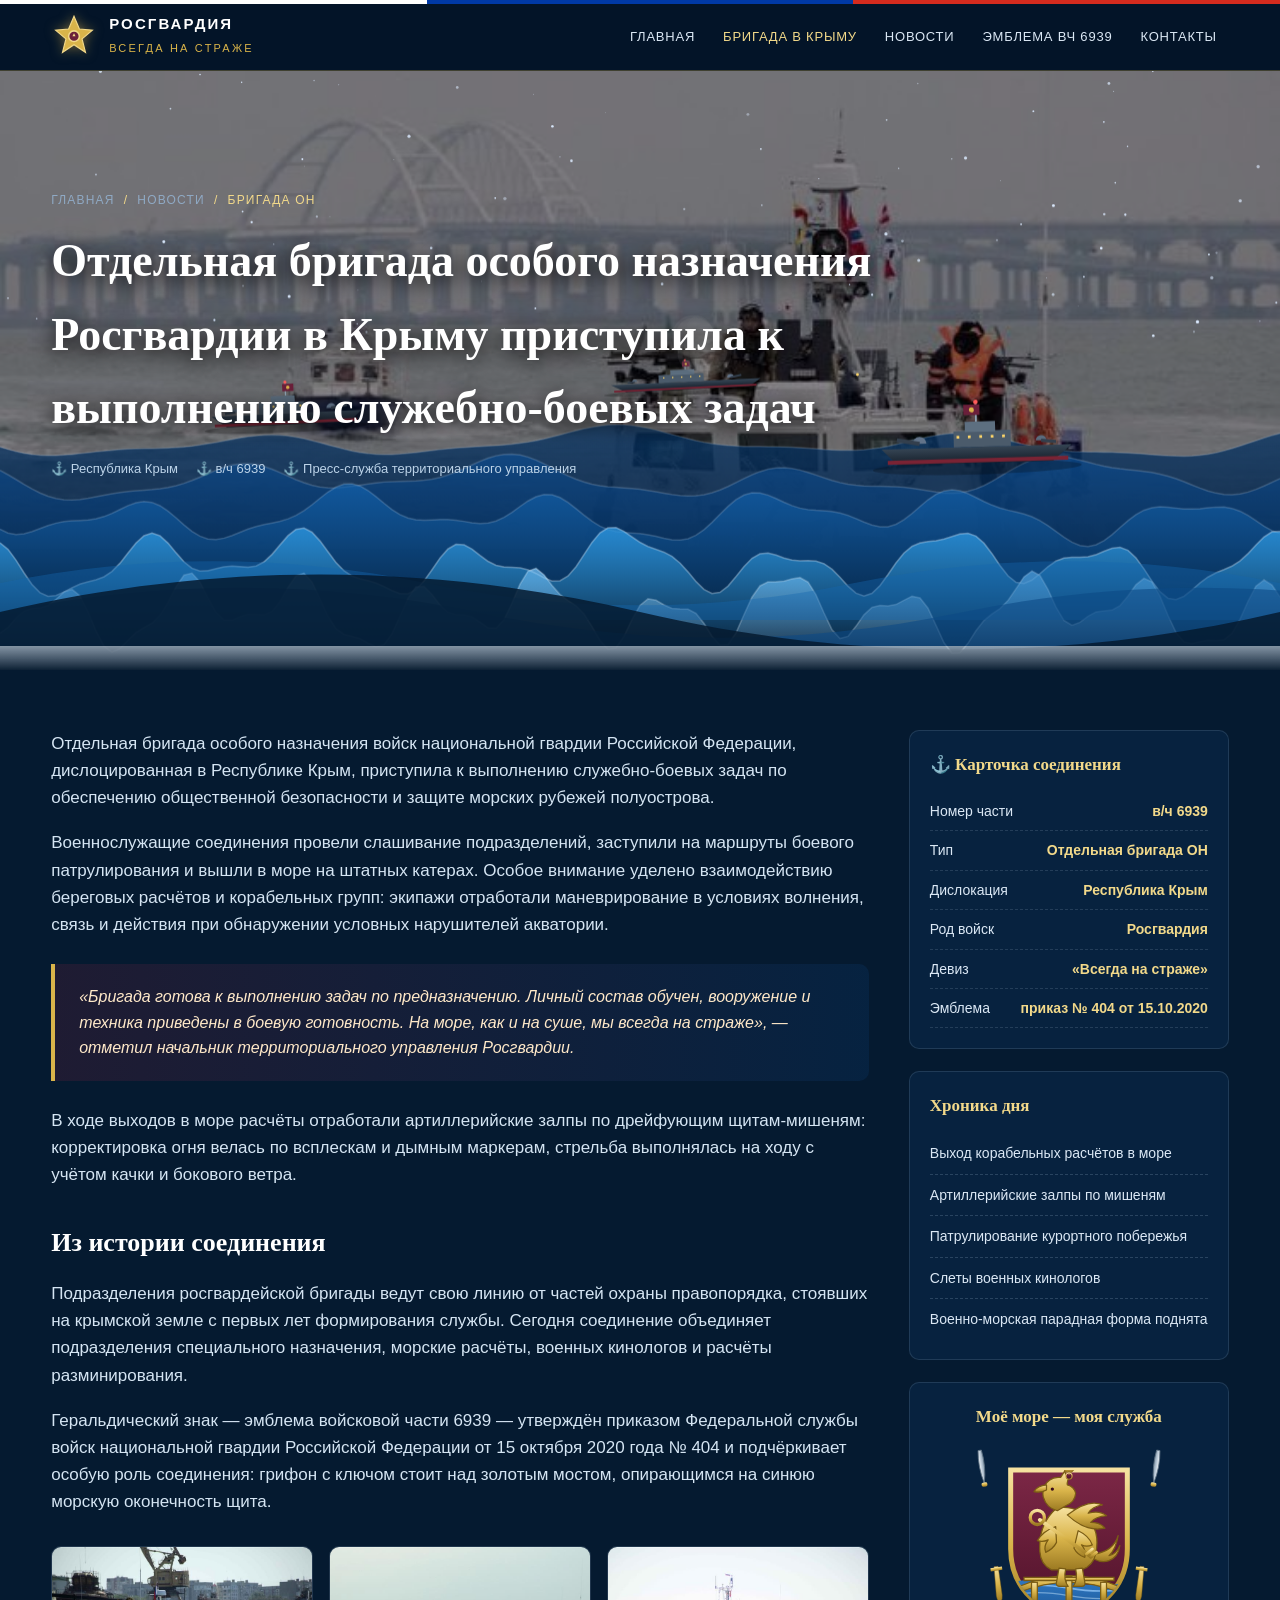
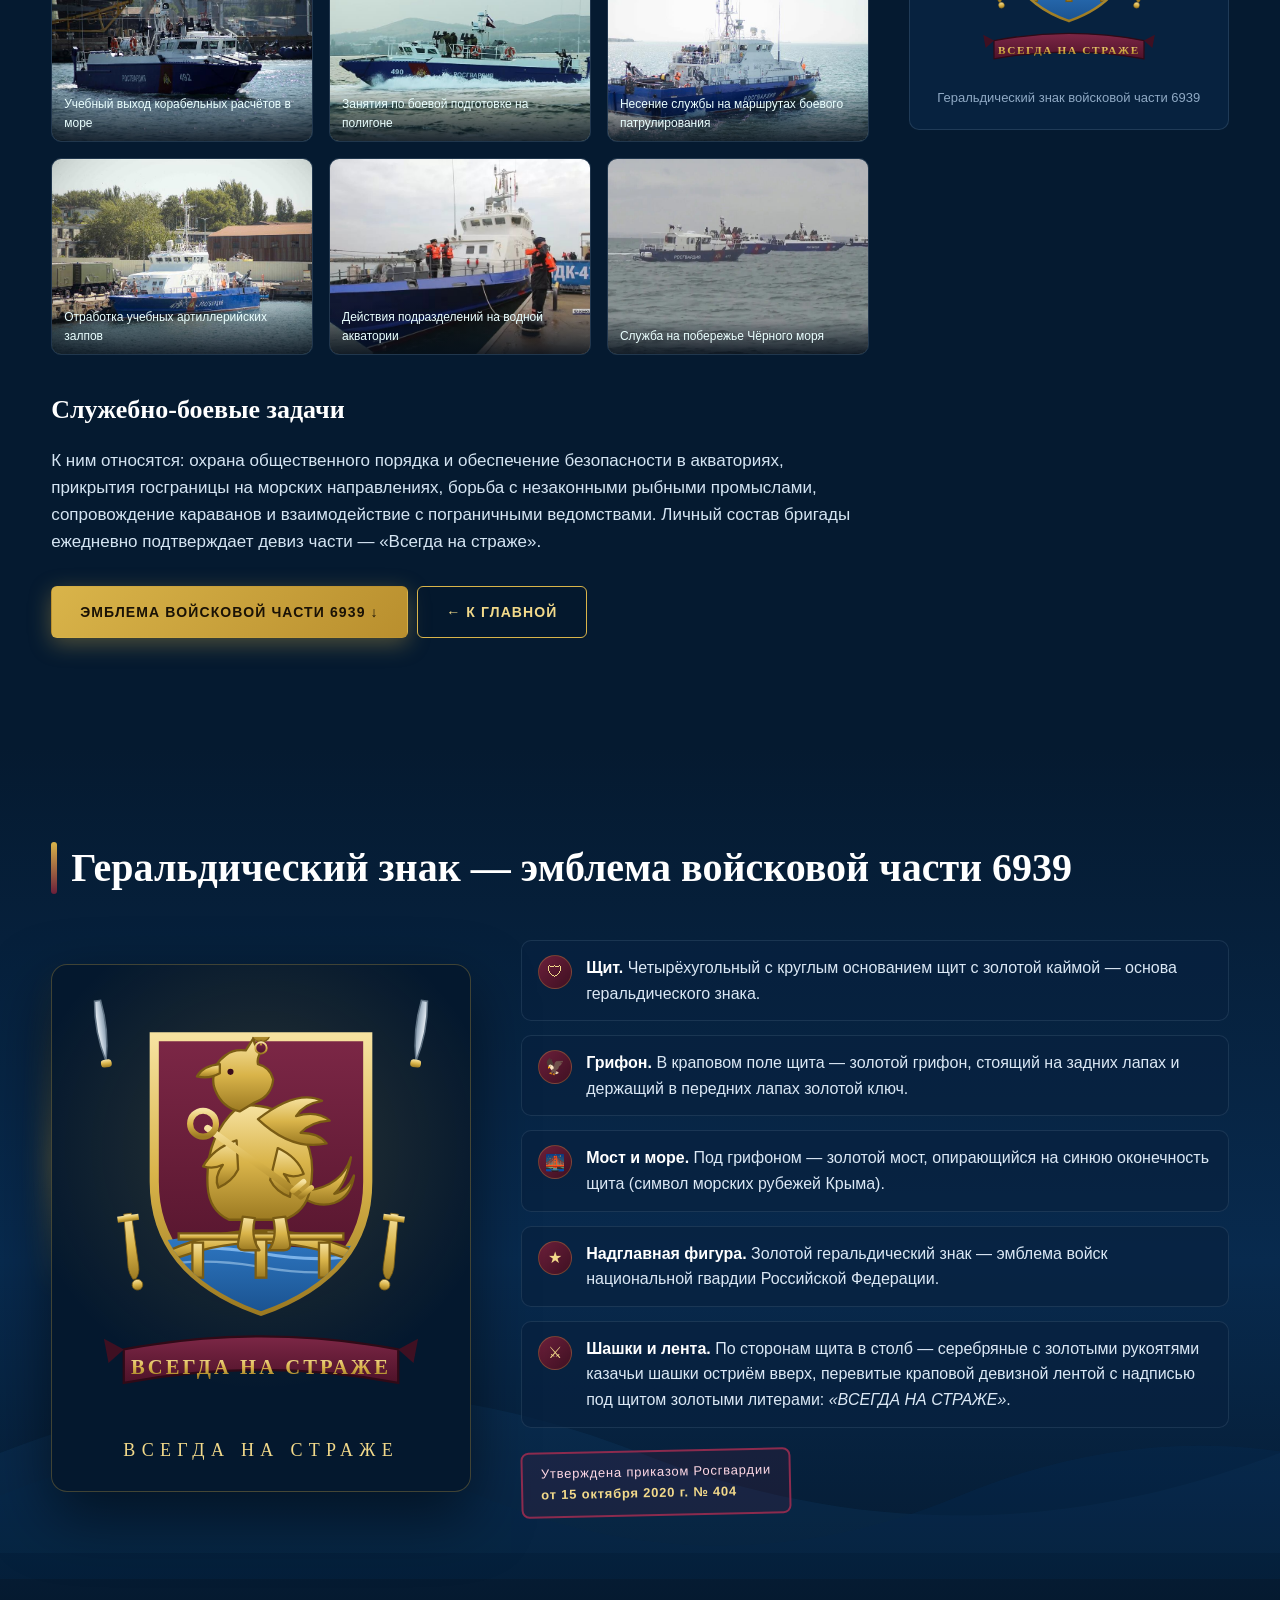
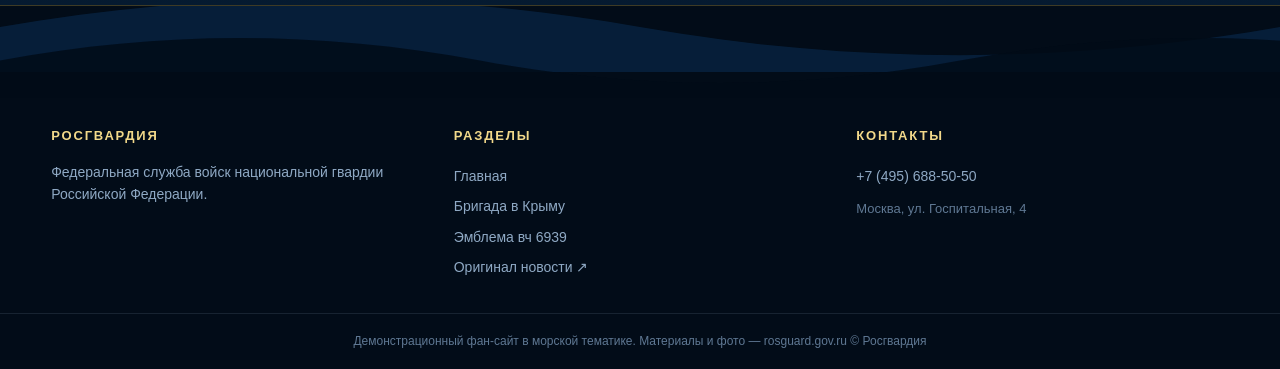
==== brigade.html @ 7f924243 "Морской фан-сайт Росгвардии: waves+ship-fire анимация, страница бригады ОН (вч 6939), эмблема" ====
<!DOCTYPE html>
<html lang="ru">
<head>
<meta charset="UTF-8">
<meta name="viewport" content="width=device-width, initial-scale=1.0">
<title>Отдельная бригада особого назначения Росгвардии в Крыму · Всегда на страже</title>
<meta name="description" content="Отдельная бригада особого назначения Росгвардии в Крыму приступила к выполнению служебно-боевых задач. Эмблема войсковой части 6939.">
<link rel="icon" href="img/star-small.svg">
<link rel="stylesheet" href="css/style.css">
</head>
<body>

<div class="tricolor"><span class="w"></span><span class="b"></span><span class="r"></span></div>

<header class="topbar">
  <div class="container topbar-inner">
    <a class="brand" href="index.html">
      <svg viewBox="0 0 60 60"><path d="M30 3l7 16.5L54 21 40.5 32.5 45 50 30 40 15 50l4.5-17.5L6 21l17-1.5z" fill="#d9b44a" stroke="#f2d98a" stroke-width="1.5"/><circle cx="30" cy="29" r="7" fill="#6b1f3a" stroke="#f2d98a" stroke-width="2"/><path d="M30 25l2 4h-4z" fill="#f2d98a"/></svg>
      <span><b>Росгвардия</b><small>Всегда на страже</small></span>
    </a>
    <button class="burger">☰</button>
    <nav class="main">
      <a href="index.html">Главная</a>
      <a href="brigade.html" class="active">Бригада в Крыму</a>
      <a href="index.html#news">Новости</a>
      <a href="#emblem">Эмблема вч 6939</a>
      <a href="index.html#contacts">Контакты</a>
    </nav>
  </div>
</header>

<!-- ============ ШАПКА СТАТЬИ с волнами и стреляющими кораблями ============ -->
<div class="article-hero">
  <div class="bgimg" style="background-image:url('img/crimea.jpg')"></div>
  <canvas id="seaCanvas" style="position:absolute;inset:0;width:100%;height:100%;z-index:2"></canvas>
  <div class="container" style="z-index:6">
    <div class="crumbs"><a href="index.html">Главная</a> &nbsp;/&nbsp; <a href="index.html#news">Новости</a> &nbsp;/&nbsp; Бригада ОН</div>
    <h1>Отдельная бригада особого назначения Росгвардии в Крыму приступила к выполнению служебно-боевых задач</h1>
    <div class="article-meta">
      <span>Республика Крым</span>
      <span>в/ч 6939</span>
      <span>Пресс-служба территориального управления</span>
    </div>
  </div>
  <div class="waves" aria-hidden="true">
    <div class="wave w3"><svg viewBox="0 0 2880 120" preserveAspectRatio="none"><path fill="#1668b0" d="M0,70 C160,30 320,30 480,70 C640,110 800,110 960,70 C1120,30 1280,30 1440,70 C1600,110 1760,110 1920,70 C2080,30 2240,30 2400,70 C2560,110 2720,110 2880,70 L2880,120 L0,120 Z"/></svg></div>
    <div class="wave w2"><svg viewBox="0 0 2880 120" preserveAspectRatio="none"><path fill="#0d4a86" d="M0,80 C180,40 360,40 540,80 C720,120 900,120 1080,80 C1260,40 1440,40 1620,80 C1800,120 1980,120 2160,80 C2340,40 2520,40 2700,80 L2880,120 L0,120 Z"/></svg></div>
    <div class="wave w1"><svg viewBox="0 0 2880 120" preserveAspectRatio="none"><path fill="#051a30" d="M0,60 C240,10 480,10 720,60 C960,110 1200,110 1440,60 C1680,10 1920,10 2160,60 C2400,110 2640,110 2880,60 L2880,120 L0,120 Z"/></svg></div>
    <div class="surf"></div>
  </div>
</div>

<!-- ============ ТЕКСТ СТАТЬИ ============ -->
<section style="padding-top:0;background:#051a30">
  <div class="container article-body">
    <article class="prose reveal">
      <p>Отдельная бригада особого назначения войск национальной гвардии Российской Федерации, дислоцированная в Республике Крым, приступила к выполнению служебно-боевых задач по обеспечению общественной безопасности и защите морских рубежей полуострова.</p>
      <p>Военнослужащие соединения провели слашивание подразделений, заступили на маршруты боевого патрулирования и вышли в море на штатных катерах. Особое внимание уделено взаимодействию береговых расчётов и корабельных групп: экипажи отработали маневрирование в условиях волнения, связь и действия при обнаружении условных нарушителей акватории.</p>
      <blockquote>«Бригада готова к выполнению задач по предназначению. Личный состав обучен, вооружение и техника приведены в боевую готовность. На море, как и на суше, мы всегда на страже», — отметил начальник территориального управления Росгвардии.</blockquote>
      <p>В ходе выходов в море расчёты отработали артиллерийские залпы по дрейфующим щитам-мишеням: корректировка огня велась по всплескам и дымным маркерам, стрельба выполнялась на ходу с учётом качки и бокового ветра.</p>

      <h2>Из истории соединения</h2>
      <p>Подразделения росгвардейской бригады ведут свою линию от частей охраны правопорядка, стоявших на крымской земле с первых лет формирования службы. Сегодня соединение объединяет подразделения специального назначения, морские расчёты, военных кинологов и расчёты разминирования.</p>
      <p>Геральдический знак — эмблема войсковой части 6939 — утверждён приказом Федеральной службы войск национальной гвардии Российской Федерации от 15 октября 2020 года № 404 и подчёркивает особую роль соединения: грифон с ключом стоит над золотым мостом, опирающимся на синюю морскую оконечность щита.</p>

      <div class="gallery">
        <figure><img src="img/a1.jpg" alt="Выход катеров в море"><figcaption>Учебный выход корабельных расчётов в море</figcaption></figure>
        <figure><img src="img/a2.jpg" alt="Занятия по боевой подготовке"><figcaption>Занятия по боевой подготовке на полигоне</figcaption></figure>
        <figure><img src="img/a3.jpg" alt="Несение службы"><figcaption>Несение службы на маршрутах боевого патрулирования</figcaption></figure>
        <figure><img src="img/a4.jpg" alt="Стрельбы"><figcaption>Отработка учебных артиллерийских залпов</figcaption></figure>
        <figure><img src="img/yx1.jpg" alt="Действия на воде"><figcaption>Действия подразделений на водной акватории</figcaption></figure>
        <figure><img src="img/yx2.jpg" alt="Служба на побережье"><figcaption>Служба на побережье Чёрного моря</figcaption></figure>
      </div>

      <h2>Служебно-боевые задачи</h2>
      <p>К ним относятся: охрана общественного порядка и обеспечение безопасности в акваториях, прикрытия госграницы на морских направлениях, борьба с незаконными рыбными промыслами, сопровождение караванов и взаимодействие с пограничными ведомствами. Личный состав бригады ежедневно подтверждает девиз части — «Всегда на страже».</p>

      <p style="margin-top:30px"><a class="btn btn-gold" href="#emblem">Эмблема войсковой части 6939 ↓</a>&nbsp;&nbsp;<a class="btn btn-ghost" href="index.html">← К главной</a></p>
    </article>

    <aside class="sidebar">
      <div class="widget reveal">
        <h4>⚓ Карточка соединения</h4>
        <div class="fact"><span>Номер части</span><b>в/ч 6939</b></div>
        <div class="fact"><span>Тип</span><b>Отдельная бригада ОН</b></div>
        <div class="fact"><span>Дислокация</span><b>Республика Крым</b></div>
        <div class="fact"><span>Род войск</span><b>Росгвардия</b></div>
        <div class="fact"><span>Девиз</span><b>«Всегда на страже»</b></div>
        <div class="fact"><span>Эмблема</span><b>приказ № 404 от 15.10.2020</b></div>
      </div>
      <div class="widget reveal">
        <h4>Хроника дня</h4>
        <ul>
          <li><a href="#">Выход корабельных расчётов в море</a></li>
          <li><a href="#">Артиллерийские залпы по мишеням</a></li>
          <li><a href="#">Патрулирование курортного побережья</a></li>
          <li><a href="#">Слеты военных кинологов</a></li>
          <li><a href="#">Военно-морская парадная форма поднята</a></li>
        </ul>
      </div>
      <div class="widget reveal" style="text-align:center">
        <h4>Моё море — моя служба</h4>
        <img src="img/emblem6939.svg" alt="Эмблема вч 6939" style="margin:0 auto;max-width:200px">
        <p style="font-size:13px;color:#8fa9c4;margin-top:10px">Геральдический знак войсковой части 6939</p>
      </div>
    </aside>
  </div>
</section>

<!-- ============ ЭМБЛЕМА ВЧ 6939 ============ -->
<section id="emblem" class="emblem-section">
  <div class="bg-waves">
    <div class="wave w3"><svg viewBox="0 0 2880 120" preserveAspectRatio="none"><path fill="#2e9be6" d="M0,60 C240,10 480,10 720,60 C960,110 1200,110 1440,60 C1680,10 1920,10 2160,60 C2400,110 2640,110 2880,60 L2880,120 L0,120 Z"/></svg></div>
    <div class="wave w2"><svg viewBox="0 0 2880 120" preserveAspectRatio="none"><path fill="#0f5fb8" d="M0,70 C180,30 360,30 540,70 C720,110 900,110 1080,70 C1260,30 1440,30 1620,70 C1800,110 1980,110 2160,70 C2340,30 2520,30 2700,70 L2880,120 L0,120 Z"/></svg></div>
  </div>
  <div class="container content">
    <div class="section-head reveal"><h2>Геральдический знак — эмблема войсковой части 6939</h2></div>
    <div class="emblem-wrap">
      <div class="emblem-frame reveal">
        <div class="glow"></div>
        <img src="img/emblem6939.svg" alt="Эмблема войсковой части 6939 — золотой грифон с ключом над мостом, краповое поле, шашки и лента «Всегда на страже»">
        <div class="motto">Всегда на страже</div>
      </div>
      <div class="reveal">
        <ul class="desc-list">
          <li><span class="dot">🛡</span><div><b style="color:#fff">Щит.</b> Четырёхугольный с круглым основанием щит с золотой каймой — основа геральдического знака.</div></li>
          <li><span class="dot">🦅</span><div><b style="color:#fff">Грифон.</b> В краповом поле щита — золотой грифон, стоящий на задних лапах и держащий в передних лапах золотой ключ.</div></li>
          <li><span class="dot">🌉</span><div><b style="color:#fff">Мост и море.</b> Под грифоном — золотой мост, опирающийся на синюю оконечность щита (символ морских рубежей Крыма).</div></li>
          <li><span class="dot">★</span><div><b style="color:#fff">Надглавная фигура.</b> Золотой геральдический знак — эмблема войск национальной гвардии Российской Федерации.</div></li>
          <li><span class="dot">⚔</span><div><b style="color:#fff">Шашки и лента.</b> По сторонам щита в столб — серебряные с золотыми рукоятями казачьи шашки остриём вверх, перевитые краповой девизной лентой с надписью под щитом золотыми литерами: <i>«ВСЕГДА НА СТРАЖЕ»</i>.</div></li>
        </ul>
        <div class="stamp">Утверждена приказом Росгвардии<br><b>от 15 октября 2020 г. № 404</b></div>
      </div>
    </div>
  </div>
</section>

<footer id="contacts">
  <div class="waves footer-waves" aria-hidden="true">
    <div class="wave w2"><svg viewBox="0 0 2880 120" preserveAspectRatio="none"><path fill="#0a2c50" d="M0,60 C240,10 480,10 720,60 C960,110 1200,110 1440,60 C1680,10 1920,10 2160,60 C2400,110 2640,110 2880,60 L2880,120 L0,120 Z"/></svg></div>
    <div class="wave w1"><svg viewBox="0 0 2880 120" preserveAspectRatio="none"><path fill="#020c18" d="M0,70 C180,30 360,30 540,70 C720,110 900,110 1080,70 C1260,30 1440,30 1620,70 C1800,110 1980,110 2160,70 C2340,30 2520,30 2700,70 L2880,120 L0,120 Z"/></svg></div>
  </div>
  <div class="container footer-grid">
    <div>
      <h5>Росгвардия</h5>
      <p style="font-size:14px;color:#8fa9c4">Федеральная служба войск национальной гвардии Российской Федерации.</p>
    </div>
    <div>
      <h5>Разделы</h5>
      <a href="index.html">Главная</a>
      <a href="brigade.html">Бригада в Крыму</a>
      <a href="#emblem">Эмблема вч 6939</a>
      <a href="https://rosguard.gov.ru/ru/news/article/otdelnaya-brigada-osobogo-naznacheniya-rosgvardii-v-krymu-pristupila-k-vypolneniyu-sluzhebnoboevyx-zadach" target="_blank" rel="noopener">Оригинал новости ↗</a>
    </div>
    <div>
      <h5>Контакты</h5>
      <a href="tel:+74956885050">+7 (495) 688-50-50</a>
      <p style="font-size:13px;color:#5f7893;margin-top:8px">Москва, ул. Госпитальная, 4</p>
    </div>
  </div>
  <div class="copy">Демонстрационный фан-сайт в морской тематике. Материалы и фото — rosguard.gov.ru © Росгвардия</div>
</footer>

<script src="js/sea.js"></script>
</body>
</html>
---- css/style.css ----
/* ============================================================
   РОСГВАРДИЯ · МОРСКАЯ ТЕМА — стили сайта
   ============================================================ */
:root{
  --navy:#041a33;
  --navy2:#07294d;
  --blue:#0f5fb8;
  --azure:#2e9be6;
  --krapy:#6b1f3a;      /* краповый (береты Росгвардии) */
  --krapy2:#8c2b4e;
  --gold:#d9b44a;
  --gold2:#f2d98a;
  --foam:#eaf4ff;
  --text:#dbe8f5;
  --muted:#8fa9c4;
  --line:rgba(217,180,74,.28);
}
*{margin:0;padding:0;box-sizing:border-box}
html{scroll-behavior:smooth}
body{
  font-family:"PT Sans","Segoe UI",Roboto,Arial,sans-serif;
  background:var(--navy);
  color:var(--text);
  overflow-x:hidden;
  line-height:1.6;
}
img{max-width:100%;display:block}
a{color:var(--azure);text-decoration:none}
.container{width:min(1180px,92%);margin-inline:auto}

/* ---------- Верхняя тонкая полоса с триколором ---------- */
.tricolor{height:4px;display:flex}
.tricolor span{flex:1}
.tricolor .w{background:#fff}.tricolor .b{background:#0039a6}.tricolor .r{background:#d52b1e}

/* ---------- Шапка ---------- */
header.topbar{
  position:sticky;top:0;z-index:1000;
  background:rgba(4,20,40,.92);
  backdrop-filter:blur(8px);
  border-bottom:1px solid var(--line);
}
.topbar-inner{display:flex;align-items:center;gap:18px;padding:10px 0}
.brand{display:flex;align-items:center;gap:12px;color:#fff}
.brand svg{width:46px;height:46px;filter:drop-shadow(0 0 6px rgba(217,180,74,.5))}
.brand b{font-size:15px;letter-spacing:.14em;text-transform:uppercase;line-height:1.25;display:block}
.brand small{color:var(--gold);font-size:11px;letter-spacing:.2em;text-transform:uppercase}
nav.main{margin-left:auto;display:flex;gap:4px;flex-wrap:wrap}
nav.main a{
  color:var(--text);font-size:13px;text-transform:uppercase;letter-spacing:.06em;
  padding:10px 12px;border-radius:4px;position:relative;transition:.25s;
}
nav.main a:hover,nav.main a.active{color:var(--gold2)}
nav.main a::after{content:"";position:absolute;left:12px;right:12px;bottom:4px;height:2px;background:var(--gold);transform:scaleX(0);transition:.3s;transform-origin:left}
nav.main a:hover::after{transform:scaleX(1)}
.burger{display:none;margin-left:auto;background:none;border:1px solid var(--line);border-radius:6px;color:var(--gold);font-size:20px;padding:4px 12px;cursor:pointer}

/* ---------- Герой (главный экран) ---------- */
.hero{
  position:relative;min-height:88vh;display:flex;align-items:center;
  background:linear-gradient(180deg,#020e1c 0%,#04213f 45%,#083a66 100%);
  overflow:hidden;isolation:isolate;
}
.hero canvas#seaCanvas{position:absolute;inset:0;width:100%;height:100%;z-index:1}
.hero-content{position:relative;z-index:5;padding:70px 0 220px;width:100%}
.hero-kicker{
  display:inline-flex;align-items:center;gap:10px;color:var(--gold2);
  text-transform:uppercase;letter-spacing:.3em;font-size:12px;margin-bottom:18px;
  border:1px solid var(--line);padding:8px 16px;border-radius:30px;background:rgba(4,20,40,.45);
  animation:fadeUp 1s .2s both;
}
.hero h1{
  font-family:"PT Serif",Georgia,serif;font-size:clamp(30px,5vw,58px);line-height:1.15;color:#fff;
  text-shadow:0 4px 24px rgba(0,0,0,.6);max-width:820px;animation:fadeUp 1s .4s both;
}
.hero h1 em{font-style:normal;color:var(--gold);}
.hero p.lead{max-width:640px;margin-top:18px;font-size:18px;color:#cfe2f4;animation:fadeUp 1s .6s both}
.hero-actions{margin-top:30px;display:flex;gap:14px;flex-wrap:wrap;animation:fadeUp 1s .8s both}
.btn{
  display:inline-block;padding:14px 28px;border-radius:6px;font-weight:700;font-size:14px;
  text-transform:uppercase;letter-spacing:.08em;transition:.3s;border:1px solid transparent;cursor:pointer;
}
.btn-gold{background:linear-gradient(135deg,var(--gold),#b98f2e);color:#1a1206;box-shadow:0 6px 22px rgba(217,180,74,.35)}
.btn-gold:hover{transform:translateY(-3px);box-shadow:0 12px 30px rgba(217,180,74,.5)}
.btn-ghost{border-color:var(--gold);color:var(--gold2);background:rgba(4,20,40,.4)}
.btn-ghost:hover{background:rgba(217,180,74,.12);transform:translateY(-3px)}
.hero-emblem{
  position:absolute;right:-60px;top:50%;transform:translateY(-50%);z-index:2;opacity:.16;
  width:min(560px,60vw);pointer-events:none;animation:slowSpin 60s linear infinite;
}
@keyframes slowSpin{from{transform:translateY(-50%) rotate(0)}to{transform:translateY(-50%) rotate(360deg)}}
@keyframes fadeUp{from{opacity:0;transform:translateY(26px)}to{opacity:1;transform:none}}

/* ---------- Слоистые CSS-волны (низ героя и секции) ---------- */
.waves{position:absolute;left:0;right:0;bottom:-2px;z-index:3;pointer-events:none}
.wave{position:absolute;bottom:0;left:0;width:200%;height:120px;will-change:transform}
.wave svg{width:100%;height:100%;display:block}
.w1{opacity:.85;animation:drift 16s linear infinite}
.w2{opacity:.6;bottom:26px;height:100px;animation:drift 22s linear infinite reverse}
.w3{opacity:.4;bottom:52px;height:88px;animation:drift 30s linear infinite}
.w4{opacity:.25;bottom:78px;height:70px;animation:drift 40s linear infinite reverse}
@keyframes drift{from{transform:translateX(0)}to{transform:translateX(-50%)}}

/* лента прибоя под волнами */
.surf{
  position:absolute;bottom:0;left:0;right:0;height:26px;z-index:4;
  background:linear-gradient(180deg,rgba(234,244,255,.55),rgba(234,244,255,0));
  animation:surfPulse 3.4s ease-in-out infinite;
}
@keyframes surfPulse{0%,100%{opacity:.35;transform:translateY(4px)}50%{opacity:.85;transform:translateY(0)}}

/* ---------- Бегущая строка (морской телекс) ---------- */
.telex{background:linear-gradient(90deg,var(--krapy),#4c1428);border-block:1px solid rgba(217,180,74,.35);overflow:hidden;white-space:nowrap;padding:10px 0}
.telex-track{display:inline-block;animation:telex 30s linear infinite;font-size:14px;letter-spacing:.05em;color:#ffe9c9}
.telex-track b{color:var(--gold2);margin:0 8px}
@keyframes telex{from{transform:translateX(0)}to{transform:translateX(-50%)}}

/* ---------- Секции ---------- */
section{position:relative;padding:90px 0}
.section-head{display:flex;align-items:flex-end;justify-content:space-between;gap:20px;margin-bottom:40px;flex-wrap:wrap}
.section-head h2{
  font-family:"PT Serif",Georgia,serif;font-size:clamp(26px,3.4vw,40px);color:#fff;position:relative;padding-left:20px;
}
.section-head h2::before{content:"";position:absolute;left:0;top:6px;bottom:6px;width:6px;background:linear-gradient(var(--gold),var(--krapy));border-radius:3px}
.section-head .anchor-link{font-size:13px;text-transform:uppercase;letter-spacing:.1em;color:var(--gold2);border-bottom:1px dashed var(--gold);padding-bottom:2px}
.bg-waves{position:absolute;inset:0;z-index:0;opacity:.14;pointer-events:none;overflow:hidden}
.bg-waves .wave{height:200px;opacity:.5}
.content{position:relative;z-index:1}

/* ---------- Новости: карточки ---------- */
.news-grid{display:grid;grid-template-columns:repeat(auto-fit,minmax(260px,1fr));gap:24px}
.card{
  background:linear-gradient(180deg,#082645,#051a30);border:1px solid rgba(143,169,196,.18);
  border-radius:10px;overflow:hidden;transition:.35s;position:relative;
}
.card::after{content:"";position:absolute;inset:0;background:linear-gradient(120deg,transparent 40%,rgba(217,180,74,.12) 50%,transparent 60%);transform:translateX(-100%);transition:.6s}
.card:hover{transform:translateY(-8px);border-color:var(--line);box-shadow:0 18px 40px rgba(0,0,0,.45)}
.card:hover::after{transform:translateX(100%)}
.card .thumb{aspect-ratio:16/10;overflow:hidden;position:relative}
.card .thumb img{width:100%;height:100%;object-fit:cover;transition:.6s}
.card:hover .thumb img{transform:scale(1.08)}
.card .tag{position:absolute;top:10px;left:10px;background:var(--krapy);color:#ffd9e6;font-size:11px;text-transform:uppercase;letter-spacing:.08em;padding:4px 10px;border-radius:3px}
.card .body{padding:16px 18px 20px}
.card time{color:var(--muted);font-size:12px;text-transform:uppercase;letter-spacing:.08em}
.card h3{font-size:16px;margin:8px 0 10px;line-height:1.35;color:#fff}
.card h3 a{color:inherit}
.card h3 a:hover{color:var(--gold2)}
.card p{font-size:14px;color:#b9cde0}

/* featured card */
.featured{display:grid;grid-template-columns:1.2fr 1fr;gap:24px;margin-bottom:28px}
.featured .card{display:grid;grid-template-columns:1fr 1fr}
.featured .thumb{aspect-ratio:auto;height:100%}
.featured h3{font-size:22px;font-family:"PT Serif",Georgia,serif}

/* ---------- Страница бригады ---------- */
.article-hero{position:relative;min-height:64vh;display:flex;align-items:flex-end;overflow:hidden;background:#02101f}
.article-hero .bgimg{position:absolute;inset:0;background-size:cover;background-position:center;filter:saturate(.9) brightness(.55);animation:kenburns 24s ease-in-out infinite alternate}
@keyframes kenburns{from{transform:scale(1) translate(0,0)}to{transform:scale(1.12) translate(-2%,2%)}}
.article-hero .container{position:relative;z-index:6;padding:120px 0 190px}
.article-hero h1{font-family:"PT Serif",Georgia,serif;font-size:clamp(26px,4vw,46px);color:#fff;max-width:900px;text-shadow:0 4px 20px #000}
.crumbs{font-size:12px;text-transform:uppercase;letter-spacing:.1em;color:var(--gold2);margin-bottom:14px}
.crumbs a{color:var(--muted)}
.article-meta{display:flex;gap:18px;flex-wrap:wrap;margin-top:14px;color:#bcd3e8;font-size:13px}
.article-meta span::before{content:"⚓ ";color:var(--gold)}

.article-body{display:grid;grid-template-columns:minmax(0,1fr) 320px;gap:40px;padding-top:60px}
.prose p{margin-bottom:18px;font-size:17px;color:#d5e5f3}
.prose blockquote{
  margin:26px 0;padding:20px 24px;border-left:4px solid var(--gold);
  background:linear-gradient(90deg,rgba(107,31,58,.25),rgba(15,95,184,.12));border-radius:0 10px 10px 0;
  font-style:italic;color:#ffe9c9;
}
.prose h2{font-family:"PT Serif",Georgia,serif;color:#fff;margin:34px 0 16px;font-size:26px}
.gallery{display:grid;grid-template-columns:repeat(auto-fit,minmax(220px,1fr));gap:16px;margin:30px 0}
.gallery figure{border-radius:10px;overflow:hidden;border:1px solid rgba(143,169,196,.2);position:relative}
.gallery img{aspect-ratio:4/3;object-fit:cover;width:100%;transition:.5s}
.gallery figure:hover img{transform:scale(1.07)}
.gallery figcaption{position:absolute;inset:auto 0 0 0;padding:8px 12px;font-size:12px;color:#eaffff;background:linear-gradient(transparent,rgba(2,12,24,.85))}

.sidebar .widget{background:#07223f;border:1px solid rgba(143,169,196,.18);border-radius:10px;padding:20px;margin-bottom:22px}
.widget h4{font-family:"PT Serif",Georgia,serif;color:var(--gold2);margin-bottom:14px;font-size:17px}
.widget ul{list-style:none}
.widget li{padding:9px 0;border-bottom:1px dashed rgba(143,169,196,.25);font-size:14px}
.widget li:last-child{border:none}
.widget li a{color:var(--text)}
.widget li a:hover{color:var(--gold2)}
.fact{display:flex;justify-content:space-between;font-size:14px;padding:8px 0;border-bottom:1px dashed rgba(143,169,196,.2)}
.fact b{color:var(--gold2)}

/* ---------- Эмблема вч 6939 ---------- */
.emblem-section{background:linear-gradient(180deg,#051a30,#082a4e 60%,#051a30)}
.emblem-wrap{display:grid;grid-template-columns:420px 1fr;gap:50px;align-items:center}
.emblem-frame{
  position:relative;border-radius:16px;padding:26px;
  background:radial-gradient(circle at 50% 35%,rgba(217,180,74,.18),transparent 60%),#04182e;
  border:1px solid var(--line);box-shadow:0 24px 60px rgba(0,0,0,.5);
}
.emblem-frame svg{width:100%;height:auto;filter:drop-shadow(0 10px 26px rgba(0,0,0,.6))}
.emblem-frame .glow{position:absolute;inset:-2px;border-radius:16px;background:conic-gradient(from 0deg,transparent 0 70%,rgba(217,180,74,.5) 80%,transparent 90%);animation:slowSpin 8s linear infinite;z-index:-1;filter:blur(14px)}
.motto{
  text-align:center;margin-top:18px;font-family:"PT Serif",Georgia,serif;letter-spacing:.35em;
  color:var(--gold2);text-transform:uppercase;font-size:18px;
}
.desc-list{list-style:none;display:grid;gap:14px}
.desc-list li{display:flex;gap:14px;align-items:flex-start;background:rgba(8,34,63,.7);border:1px solid rgba(143,169,196,.15);border-radius:10px;padding:14px 16px;transition:.3s}
.desc-list li:hover{border-color:var(--line);transform:translateX(6px)}
.desc-list .dot{width:34px;height:34px;flex:none;border-radius:50%;display:grid;place-items:center;background:linear-gradient(135deg,var(--krapy),#3f1022);color:var(--gold2);font-size:16px;border:1px solid var(--line)}
.stamp{margin-top:22px;display:inline-block;border:2px solid var(--krapy2);color:#ffd9e6;padding:10px 18px;border-radius:8px;font-size:13px;letter-spacing:.06em;transform:rotate(-1.2deg);background:rgba(107,31,58,.18)}
.stamp b{color:var(--gold2)}

/* счётчики */
.counters{display:grid;grid-template-columns:repeat(auto-fit,minmax(180px,1fr));gap:20px;margin-top:56px}
.counter{ text-align:center;background:rgba(4,24,46,.7);border:1px solid var(--line);border-radius:12px;padding:26px 14px}
.counter .num{font-family:"PT Serif",Georgia,serif;font-size:44px;color:var(--gold2);text-shadow:0 0 18px rgba(217,180,74,.4)}
.counter .lbl{font-size:13px;text-transform:uppercase;letter-spacing:.1em;color:var(--muted);margin-top:6px}

/* ---------- Подвал ---------- */
footer{background:#020c18;border-top:1px solid var(--line);position:relative;overflow:hidden}
.footer-waves{position:relative;height:90px;margin-bottom:-30px}
.footer-waves .wave{height:90px}
.footer-grid{display:grid;grid-template-columns:repeat(auto-fit,minmax(220px,1fr));gap:30px;padding:60px 0 30px;position:relative;z-index:2}
.footer-grid h5{color:var(--gold2);text-transform:uppercase;font-size:13px;letter-spacing:.14em;margin-bottom:14px}
.footer-grid a{display:block;color:var(--muted);font-size:14px;padding:4px 0}
.footer-grid a:hover{color:#fff}
.copy{border-top:1px solid rgba(143,169,196,.15);padding:18px 0;font-size:12px;color:#5f7893;position:relative;z-index:2;text-align:center}

/* появление при скролле */
.reveal{opacity:0;transform:translateY(34px);transition:opacity .8s ease,transform .8s ease}
.reveal.visible{opacity:1;transform:none}

/* ---------- Адаптив ---------- */
@media(max-width:980px){
  .article-body{grid-template-columns:1fr}
  .emblem-wrap{grid-template-columns:1fr}
  .featured .card{grid-template-columns:1fr}
  nav.main{display:none;position:absolute;top:100%;left:0;right:0;background:#041428;flex-direction:column;padding:12px}
  nav.main.open{display:flex}
  .burger{display:block}
}
@media(max-width:640px){
  .hero{min-height:76vh}
  section{padding:60px 0}
}
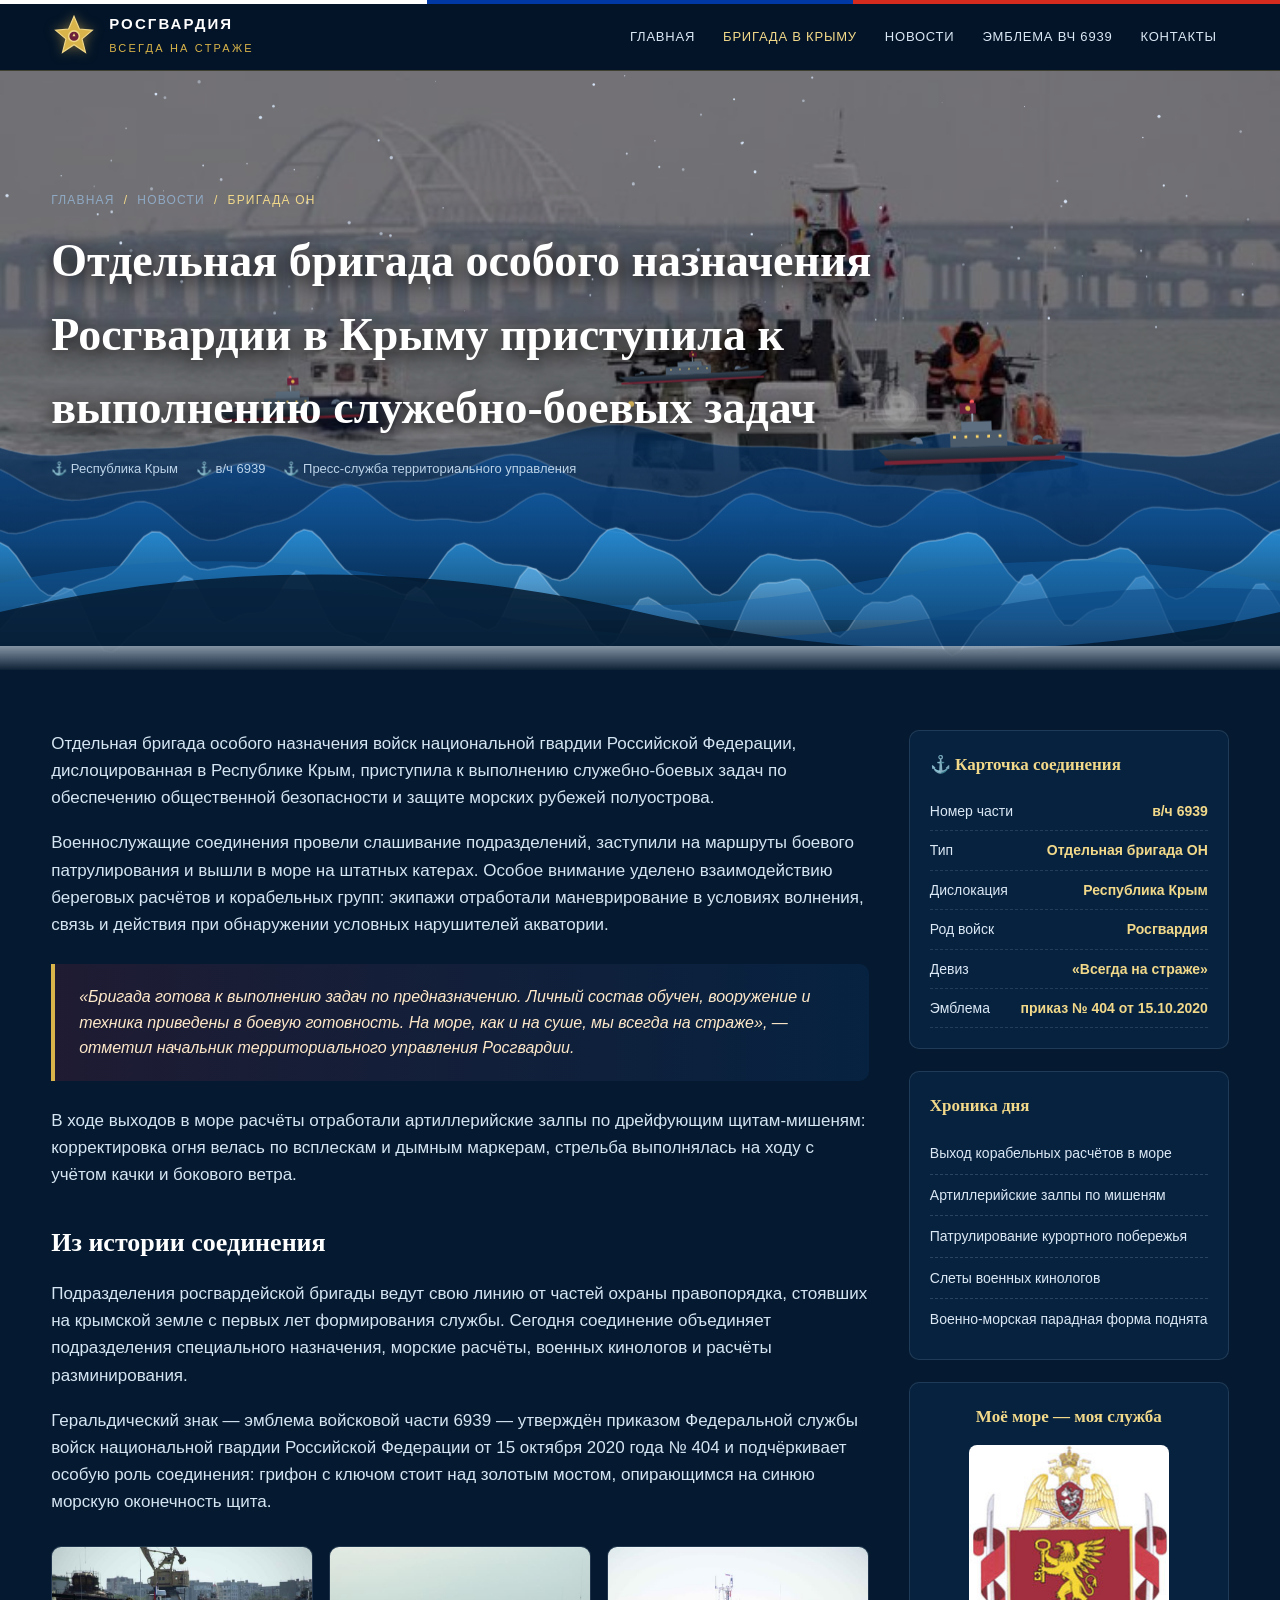
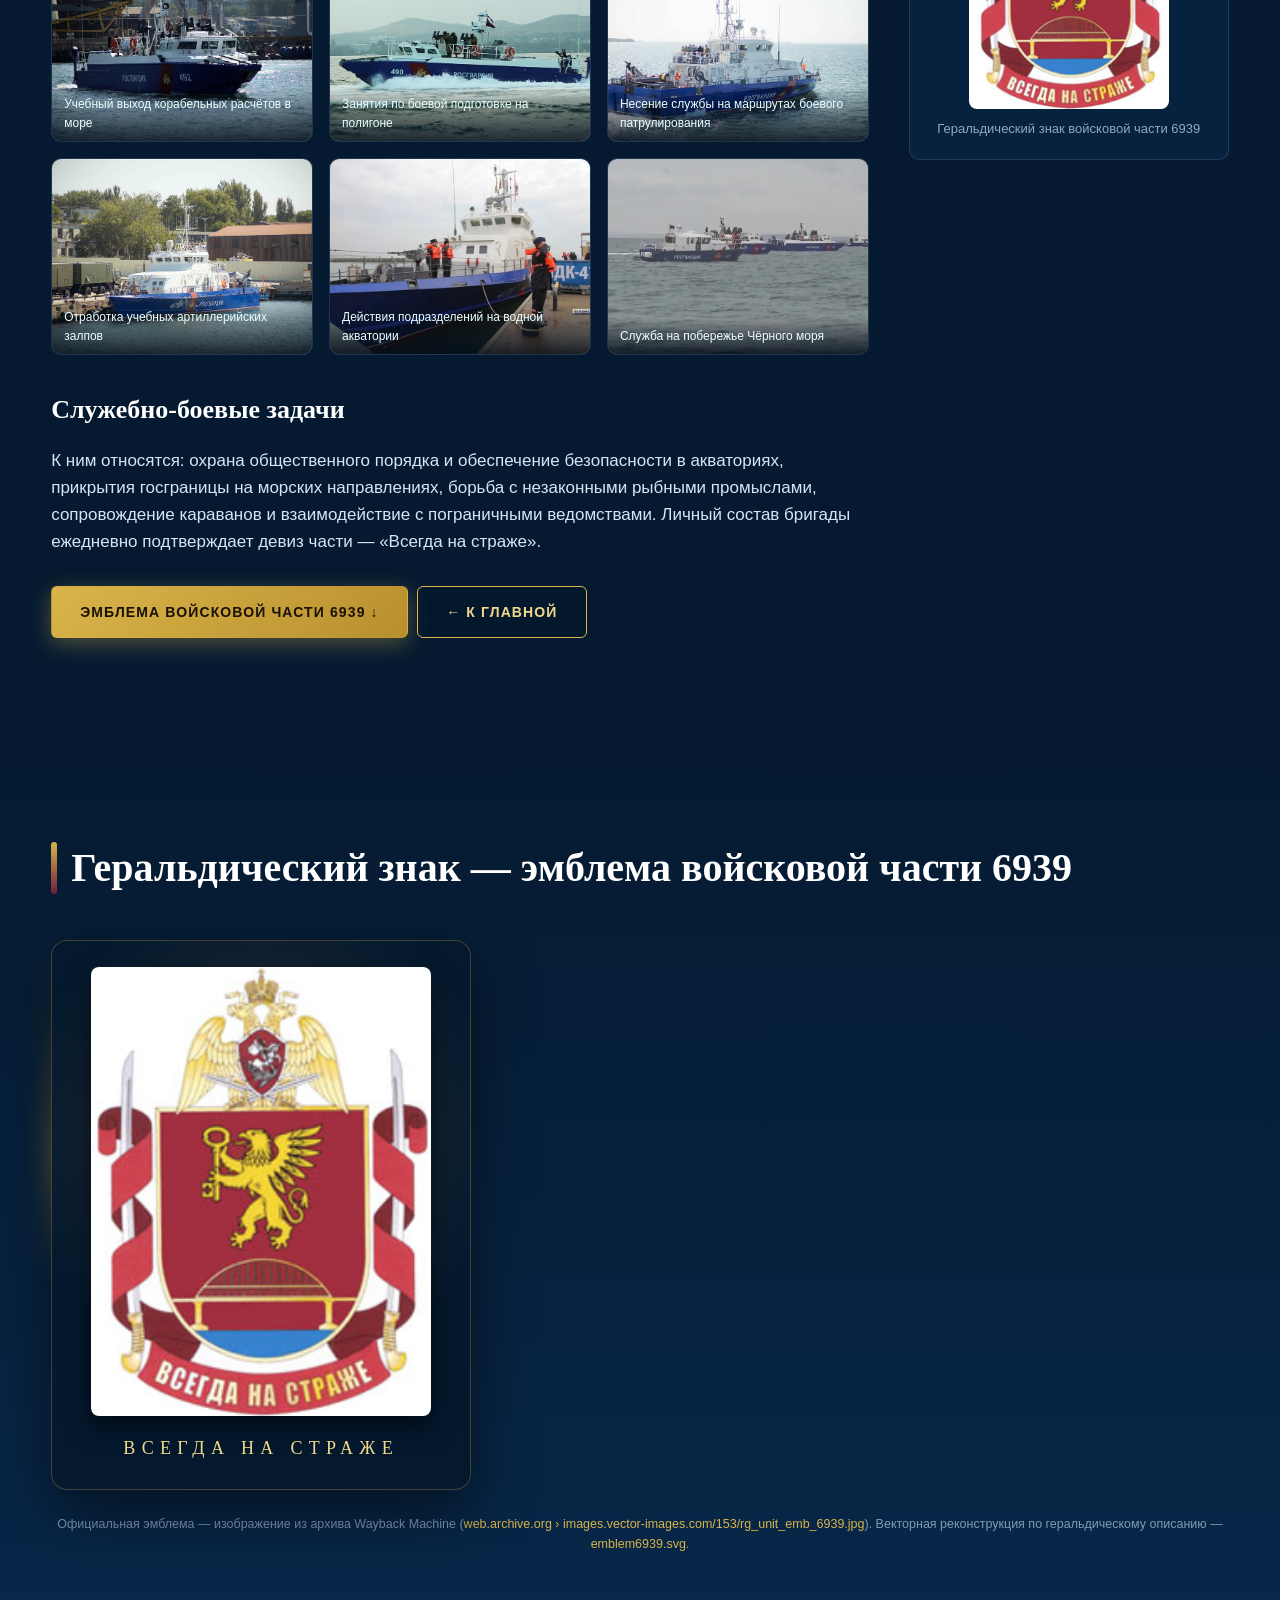
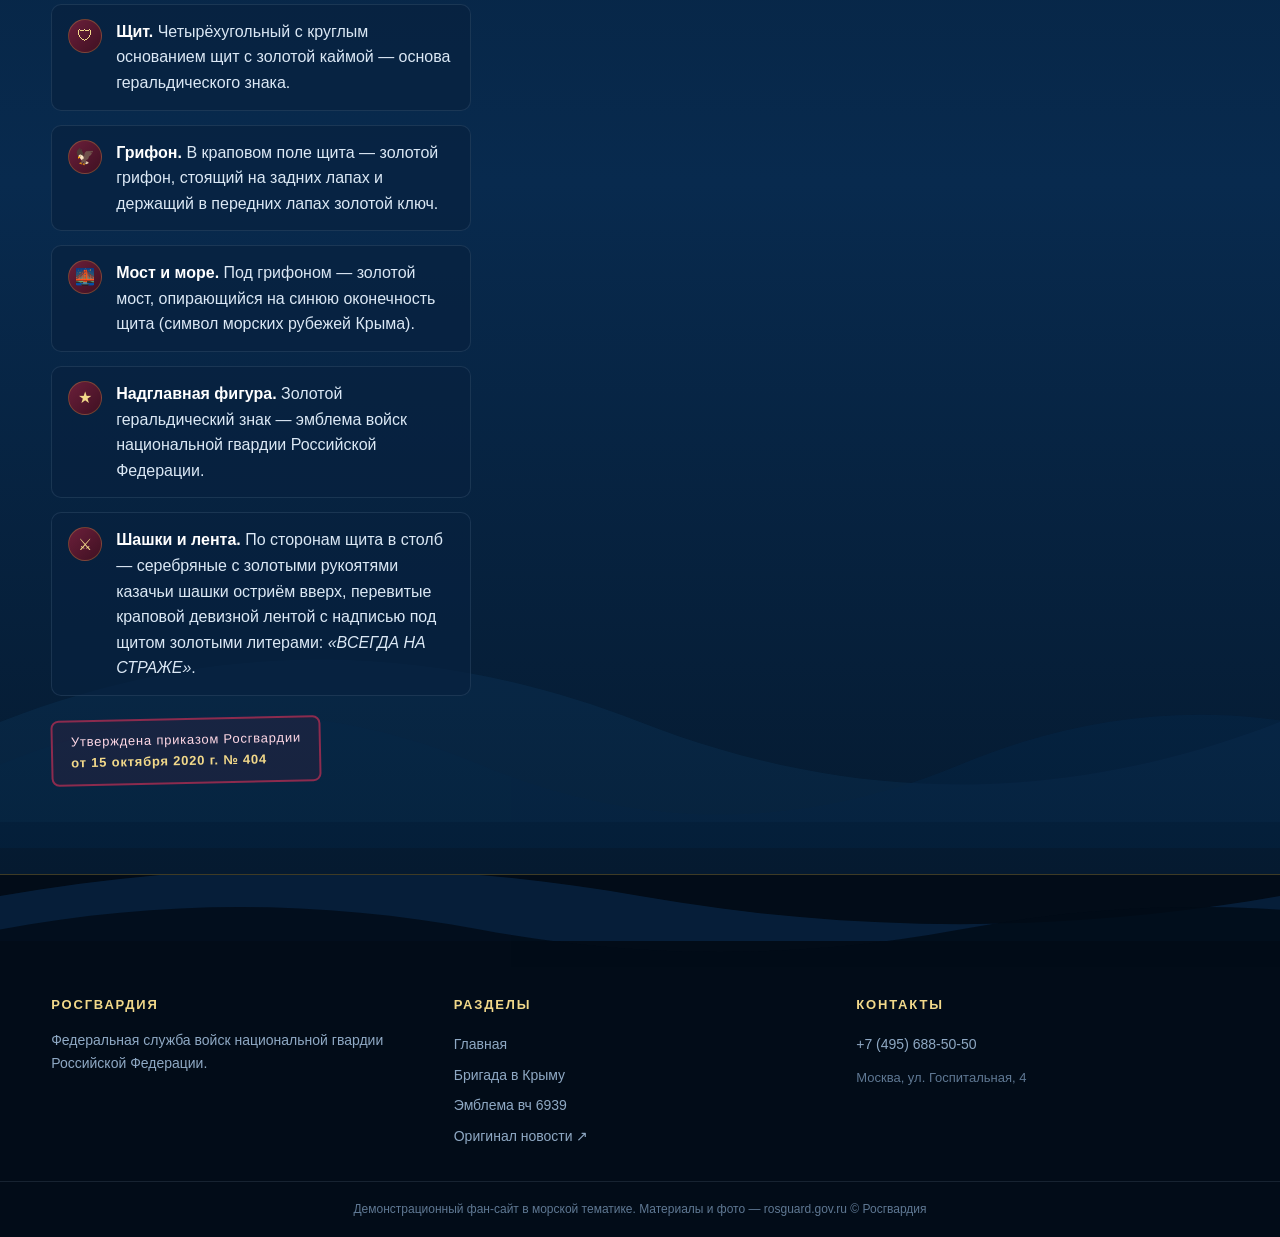
==== commit 28e3673e: "Эмблема вч 6939: официальное изображение (vector-images.com/Wayback) вместо SVG-реконструкции" ====
--- a/brigade.html
+++ b/brigade.html
@@ -100,7 +100,7 @@
       </div>
       <div class="widget reveal" style="text-align:center">
         <h4>Моё море — моя служба</h4>
-        <img src="img/emblem6939.svg" alt="Эмблема вч 6939" style="margin:0 auto;max-width:200px">
+        <img src="img/emblem6939_photo.jpg" alt="Эмблема вч 6939" style="margin:0 auto;max-width:200px;border-radius:8px">
         <p style="font-size:13px;color:#8fa9c4;margin-top:10px">Геральдический знак войсковой части 6939</p>
       </div>
     </aside>
@@ -118,9 +118,14 @@
     <div class="emblem-wrap">
       <div class="emblem-frame reveal">
         <div class="glow"></div>
-        <img src="img/emblem6939.svg" alt="Эмблема войсковой части 6939 — золотой грифон с ключом над мостом, краповое поле, шашки и лента «Всегда на страже»">
+        <img src="img/emblem6939_photo.jpg" alt="Официальная эмблема войсковой части 6939 — золотой грифон с ключом над мостом, краповое поле, шашки и лента «Всегда на страже»">
         <div class="motto">Всегда на страже</div>
       </div>
+      <p style="grid-column:1/-1;margin:-26px 0 0;font-size:12.5px;color:#7f9ab8;text-align:center">
+        Официальная эмблема — изображение из архива Wayback Machine
+        (<a href="https://web.archive.org/web/20220115153949im_/https://images.vector-images.com/153/rg_unit_emb_6939.jpg" target="_blank" rel="noopener" style="color:#d9b44a">web.archive.org › images.vector-images.com/153/rg_unit_emb_6939.jpg</a>).
+        Векторная реконструкция по геральдическому описанию — <a href="img/emblem6939.svg" download style="color:#d9b44a">emblem6939.svg</a>.
+      </p>
       <div class="reveal">
         <ul class="desc-list">
           <li><span class="dot">🛡</span><div><b style="color:#fff">Щит.</b> Четырёхугольный с круглым основанием щит с золотой каймой — основа геральдического знака.</div></li>
--- a/css/style.css
+++ b/css/style.css
@@ -197,6 +197,7 @@
   border:1px solid var(--line);box-shadow:0 24px 60px rgba(0,0,0,.5);
 }
 .emblem-frame svg{width:100%;height:auto;filter:drop-shadow(0 10px 26px rgba(0,0,0,.6))}
+.emblem-frame img{display:block;width:100%;max-width:340px;margin:0 auto;height:auto;border-radius:8px;background:#fff;box-shadow:0 10px 26px rgba(0,0,0,.6)}
 .emblem-frame .glow{position:absolute;inset:-2px;border-radius:16px;background:conic-gradient(from 0deg,transparent 0 70%,rgba(217,180,74,.5) 80%,transparent 90%);animation:slowSpin 8s linear infinite;z-index:-1;filter:blur(14px)}
 .motto{
   text-align:center;margin-top:18px;font-family:"PT Serif",Georgia,serif;letter-spacing:.35em;
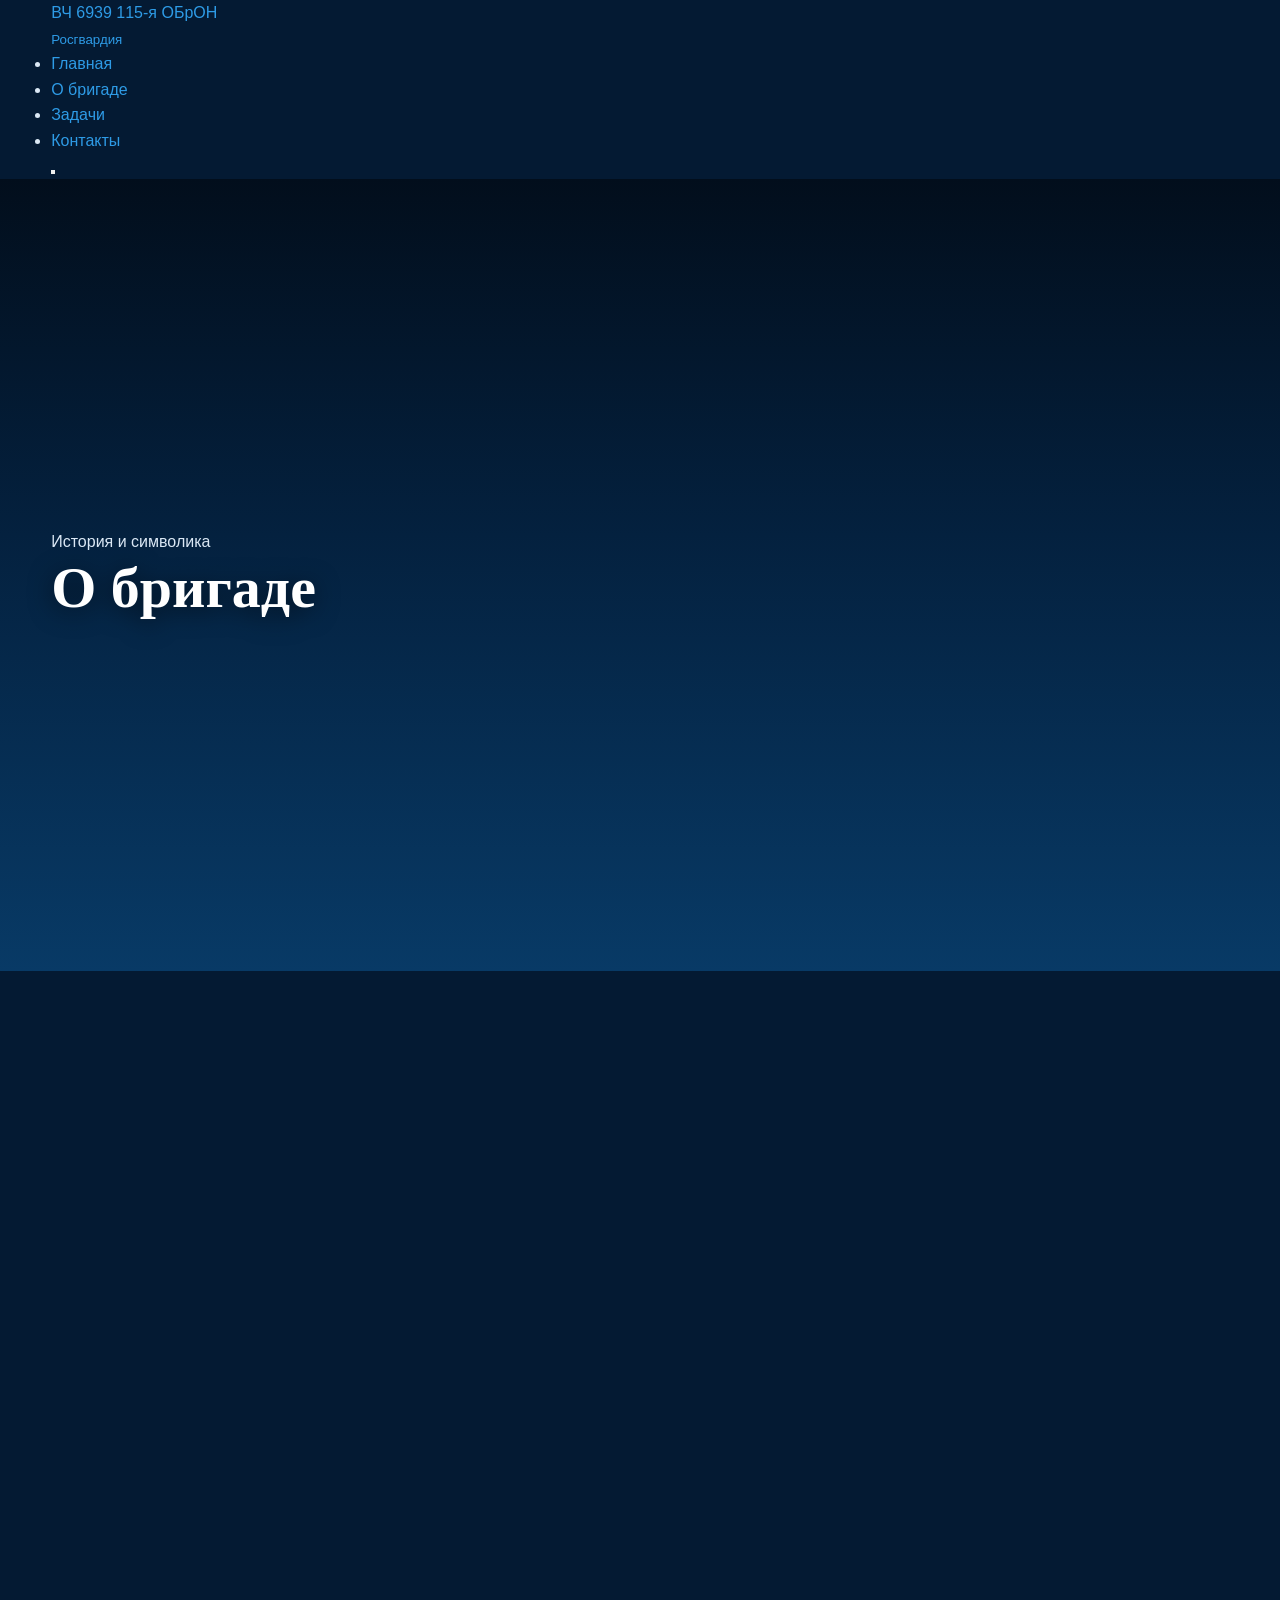
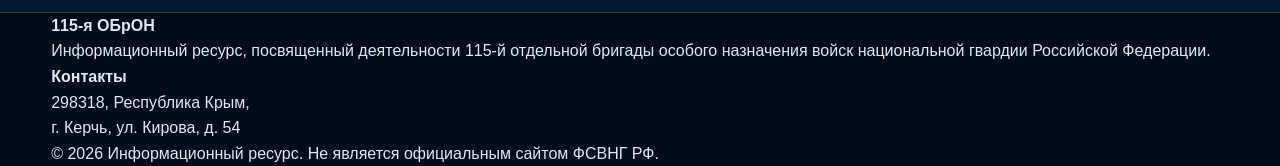
==== commit 176c1c94: "Create brigade.html" ====
--- a/brigade.html
+++ b/brigade.html
@@ -1,171 +1,90 @@
 <!DOCTYPE html>
 <html lang="ru">
 <head>
-<meta charset="UTF-8">
-<meta name="viewport" content="width=device-width, initial-scale=1.0">
-<title>Отдельная бригада особого назначения Росгвардии в Крыму · Всегда на страже</title>
-<meta name="description" content="Отдельная бригада особого назначения Росгвардии в Крыму приступила к выполнению служебно-боевых задач. Эмблема войсковой части 6939.">
-<link rel="icon" href="img/star-small.svg">
-<link rel="stylesheet" href="css/style.css">
+    <meta charset="UTF-8">
+    <meta name="viewport" content="width=device-width, initial-scale=1.0">
+    <title>О бригаде | Войсковая часть 6939</title>
+    <meta name="description" content="История, задачи и официальная эмблема 115-й отдельной бригады особого назначения (войсковая часть 6939), г. Керчь.">
+    <link rel="preconnect" href="https://fonts.googleapis.com">
+    <link rel="preconnect" href="https://fonts.gstatic.com" crossorigin>
+    <link href="https://fonts.googleapis.com/css2?family=Inter:wght@300;400;600;700&family=Montserrat:wght@700;800&display=swap" rel="stylesheet">
+    <link rel="stylesheet" href="css/style.css">
 </head>
 <body>
+    <header class="header">
+        <div class="container header__container">
+            <a href="index.html" class="logo">
+                <span class="logo__emblem">ВЧ 6939</span>
+                <span class="logo__text">115-я ОБрОН<br><small>Росгвардия</small></span>
+            </a>
+            <nav class="nav">
+                <ul class="nav__list">
+                    <li><a href="index.html" class="nav__link">Главная</a></li>
+                    <li><a href="brigade.html" class="nav__link active">О бригаде</a></li>
+                    <li><a href="index.html#missions" class="nav__link">Задачи</a></li>
+                    <li><a href="index.html#contacts" class="nav__link">Контакты</a></li>
+                </ul>
+                <button class="nav__toggle" aria-label="Открыть меню">
+                    <span></span><span></span><span></span>
+                </button>
+            </nav>
+        </div>
+    </header>
 
-<div class="tricolor"><span class="w"></span><span class="b"></span><span class="r"></span></div>
+    <main>
+        <section class="hero hero--small">
+            <div class="hero__bg">
+                <div class="hero__overlay"></div>
+            </div>
+            <div class="container hero__content">
+                <span class="hero__subtitle">История и символика</span>
+                <h1 class="hero__title">О бригаде</h1>
+            </div>
+        </section>
 
-<header class="topbar">
-  <div class="container topbar-inner">
-    <a class="brand" href="index.html">
-      <svg viewBox="0 0 60 60"><path d="M30 3l7 16.5L54 21 40.5 32.5 45 50 30 40 15 50l4.5-17.5L6 21l17-1.5z" fill="#d9b44a" stroke="#f2d98a" stroke-width="1.5"/><circle cx="30" cy="29" r="7" fill="#6b1f3a" stroke="#f2d98a" stroke-width="2"/><path d="M30 25l2 4h-4z" fill="#f2d98a"/></svg>
-      <span><b>Росгвардия</b><small>Всегда на страже</small></span>
-    </a>
-    <button class="burger">☰</button>
-    <nav class="main">
-      <a href="index.html">Главная</a>
-      <a href="brigade.html" class="active">Бригада в Крыму</a>
-      <a href="index.html#news">Новости</a>
-      <a href="#emblem">Эмблема вч 6939</a>
-      <a href="index.html#contacts">Контакты</a>
-    </nav>
-  </div>
-</header>
+        <section class="section">
+            <div class="container">
+                <div class="content-block reveal">
+                    <h2 class="section__title">История образования</h2>
+                    <p>Приказом Федеральной службы войск национальной гвардии Российской Федерации <strong>15 мая 2018 года</strong> была создана 115-я отдельная бригада особого назначения [[11]].</p>
+                    <p>Главной задачей военнослужащих является охрана Крымского моста и близлежащих территорий, включая другие важные объекты города-героя Керчь [[20]]. Защитники несут службу как на суше, так и на море, надежно обеспечивая безопасность региона.</p>
+                    <p>Бригада оснащена современной морской техникой, включая специализированные катера, что позволяет эффективно выполнять задачи по патрулированию и охране акватории [[21]].</p>
+                </div>
 
-<!-- ============ ШАПКА СТАТЬИ с волнами и стреляющими кораблями ============ -->
-<div class="article-hero">
-  <div class="bgimg" style="background-image:url('img/crimea.jpg')"></div>
-  <canvas id="seaCanvas" style="position:absolute;inset:0;width:100%;height:100%;z-index:2"></canvas>
-  <div class="container" style="z-index:6">
-    <div class="crumbs"><a href="index.html">Главная</a> &nbsp;/&nbsp; <a href="index.html#news">Новости</a> &nbsp;/&nbsp; Бригада ОН</div>
-    <h1>Отдельная бригада особого назначения Росгвардии в Крыму приступила к выполнению служебно-боевых задач</h1>
-    <div class="article-meta">
-      <span>Республика Крым</span>
-      <span>в/ч 6939</span>
-      <span>Пресс-служба территориального управления</span>
-    </div>
-  </div>
-  <div class="waves" aria-hidden="true">
-    <div class="wave w3"><svg viewBox="0 0 2880 120" preserveAspectRatio="none"><path fill="#1668b0" d="M0,70 C160,30 320,30 480,70 C640,110 800,110 960,70 C1120,30 1280,30 1440,70 C1600,110 1760,110 1920,70 C2080,30 2240,30 2400,70 C2560,110 2720,110 2880,70 L2880,120 L0,120 Z"/></svg></div>
-    <div class="wave w2"><svg viewBox="0 0 2880 120" preserveAspectRatio="none"><path fill="#0d4a86" d="M0,80 C180,40 360,40 540,80 C720,120 900,120 1080,80 C1260,40 1440,40 1620,80 C1800,120 1980,120 2160,80 C2340,40 2520,40 2700,80 L2880,120 L0,120 Z"/></svg></div>
-    <div class="wave w1"><svg viewBox="0 0 2880 120" preserveAspectRatio="none"><path fill="#051a30" d="M0,60 C240,10 480,10 720,60 C960,110 1200,110 1440,60 C1680,10 1920,10 2160,60 C2400,110 2640,110 2880,60 L2880,120 L0,120 Z"/></svg></div>
-    <div class="surf"></div>
-  </div>
-</div>
+                <div class="content-block reveal">
+                    <h2 class="section__title">Официальная эмблема</h2>
+                    <p>Эмблема войсковой части 6939 учреждена приказом Росгвардии от 15.10.2020 № 404 [[41]]. Она представляет собой четырехугольный с круглым основанием щит с золотой каймой.</p>
+                    <ul class="emblem-list">
+                        <li><strong>Поле щита:</strong> краповое (традиционный цвет войск национальной гвардии).</li>
+                        <li><strong>Центральная фигура:</strong> золотой грифон, стоящий на задних лапах и держащий в передних лапах золотой ключ (исторический символ Керчи).</li>
+                        <li><strong>Основание:</strong> под грифоном расположен золотой мост, опирающийся на синюю оконечность щита (символ морского побережья и Крымского моста).</li>
+                        <li><strong>Надглавная фигура:</strong> золотой геральдический знак — эмблема войск национальной гвардии РФ.</li>
+                        <li><strong>Обрамление:</strong> по сторонам щита вертикально расположены серебряные с золотыми рукоятями казачьи шашки острием вверх, перевитые краповой девизной лентой.</li>
+                        <li><strong>Девиз:</strong> под щитом на ленте золотыми литерами начертано: <em>«ВСЕГДА НА СТРАЖЕ»</em>.</li>
+                    </ul>
+                </div>
+            </div>
+        </section>
+    </main>
 
-<!-- ============ ТЕКСТ СТАТЬИ ============ -->
-<section style="padding-top:0;background:#051a30">
-  <div class="container article-body">
-    <article class="prose reveal">
-      <p>Отдельная бригада особого назначения войск национальной гвардии Российской Федерации, дислоцированная в Республике Крым, приступила к выполнению служебно-боевых задач по обеспечению общественной безопасности и защите морских рубежей полуострова.</p>
-      <p>Военнослужащие соединения провели слашивание подразделений, заступили на маршруты боевого патрулирования и вышли в море на штатных катерах. Особое внимание уделено взаимодействию береговых расчётов и корабельных групп: экипажи отработали маневрирование в условиях волнения, связь и действия при обнаружении условных нарушителей акватории.</p>
-      <blockquote>«Бригада готова к выполнению задач по предназначению. Личный состав обучен, вооружение и техника приведены в боевую готовность. На море, как и на суше, мы всегда на страже», — отметил начальник территориального управления Росгвардии.</blockquote>
-      <p>В ходе выходов в море расчёты отработали артиллерийские залпы по дрейфующим щитам-мишеням: корректировка огня велась по всплескам и дымным маркерам, стрельба выполнялась на ходу с учётом качки и бокового ветра.</p>
+    <footer class="footer">
+        <div class="container footer__container">
+            <div class="footer__col">
+                <h4 class="footer__title">115-я ОБрОН</h4>
+                <p class="footer__text">Информационный ресурс, посвященный деятельности 115-й отдельной бригады особого назначения войск национальной гвардии Российской Федерации.</p>
+            </div>
+            <div class="footer__col">
+                <h4 class="footer__title">Контакты</h4>
+                <p class="footer__text">298318, Республика Крым,<br>г. Керчь, ул. Кирова, д. 54</p>
+            </div>
+        </div>
+        <div class="footer__bottom">
+            <div class="container">
+                <p>&copy; 2026 Информационный ресурс. Не является официальным сайтом ФСВНГ РФ.</p>
+            </div>
+        </div>
+    </footer>
 
-      <h2>Из истории соединения</h2>
-      <p>Подразделения росгвардейской бригады ведут свою линию от частей охраны правопорядка, стоявших на крымской земле с первых лет формирования службы. Сегодня соединение объединяет подразделения специального назначения, морские расчёты, военных кинологов и расчёты разминирования.</p>
-      <p>Геральдический знак — эмблема войсковой части 6939 — утверждён приказом Федеральной службы войск национальной гвардии Российской Федерации от 15 октября 2020 года № 404 и подчёркивает особую роль соединения: грифон с ключом стоит над золотым мостом, опирающимся на синюю морскую оконечность щита.</p>
-
-      <div class="gallery">
-        <figure><img src="img/a1.jpg" alt="Выход катеров в море"><figcaption>Учебный выход корабельных расчётов в море</figcaption></figure>
-        <figure><img src="img/a2.jpg" alt="Занятия по боевой подготовке"><figcaption>Занятия по боевой подготовке на полигоне</figcaption></figure>
-        <figure><img src="img/a3.jpg" alt="Несение службы"><figcaption>Несение службы на маршрутах боевого патрулирования</figcaption></figure>
-        <figure><img src="img/a4.jpg" alt="Стрельбы"><figcaption>Отработка учебных артиллерийских залпов</figcaption></figure>
-        <figure><img src="img/yx1.jpg" alt="Действия на воде"><figcaption>Действия подразделений на водной акватории</figcaption></figure>
-        <figure><img src="img/yx2.jpg" alt="Служба на побережье"><figcaption>Служба на побережье Чёрного моря</figcaption></figure>
-      </div>
-
-      <h2>Служебно-боевые задачи</h2>
-      <p>К ним относятся: охрана общественного порядка и обеспечение безопасности в акваториях, прикрытия госграницы на морских направлениях, борьба с незаконными рыбными промыслами, сопровождение караванов и взаимодействие с пограничными ведомствами. Личный состав бригады ежедневно подтверждает девиз части — «Всегда на страже».</p>
-
-      <p style="margin-top:30px"><a class="btn btn-gold" href="#emblem">Эмблема войсковой части 6939 ↓</a>&nbsp;&nbsp;<a class="btn btn-ghost" href="index.html">← К главной</a></p>
-    </article>
-
-    <aside class="sidebar">
-      <div class="widget reveal">
-        <h4>⚓ Карточка соединения</h4>
-        <div class="fact"><span>Номер части</span><b>в/ч 6939</b></div>
-        <div class="fact"><span>Тип</span><b>Отдельная бригада ОН</b></div>
-        <div class="fact"><span>Дислокация</span><b>Республика Крым</b></div>
-        <div class="fact"><span>Род войск</span><b>Росгвардия</b></div>
-        <div class="fact"><span>Девиз</span><b>«Всегда на страже»</b></div>
-        <div class="fact"><span>Эмблема</span><b>приказ № 404 от 15.10.2020</b></div>
-      </div>
-      <div class="widget reveal">
-        <h4>Хроника дня</h4>
-        <ul>
-          <li><a href="#">Выход корабельных расчётов в море</a></li>
-          <li><a href="#">Артиллерийские залпы по мишеням</a></li>
-          <li><a href="#">Патрулирование курортного побережья</a></li>
-          <li><a href="#">Слеты военных кинологов</a></li>
-          <li><a href="#">Военно-морская парадная форма поднята</a></li>
-        </ul>
-      </div>
-      <div class="widget reveal" style="text-align:center">
-        <h4>Моё море — моя служба</h4>
-        <img src="img/emblem6939_photo.jpg" alt="Эмблема вч 6939" style="margin:0 auto;max-width:200px;border-radius:8px">
-        <p style="font-size:13px;color:#8fa9c4;margin-top:10px">Геральдический знак войсковой части 6939</p>
-      </div>
-    </aside>
-  </div>
-</section>
-
-<!-- ============ ЭМБЛЕМА ВЧ 6939 ============ -->
-<section id="emblem" class="emblem-section">
-  <div class="bg-waves">
-    <div class="wave w3"><svg viewBox="0 0 2880 120" preserveAspectRatio="none"><path fill="#2e9be6" d="M0,60 C240,10 480,10 720,60 C960,110 1200,110 1440,60 C1680,10 1920,10 2160,60 C2400,110 2640,110 2880,60 L2880,120 L0,120 Z"/></svg></div>
-    <div class="wave w2"><svg viewBox="0 0 2880 120" preserveAspectRatio="none"><path fill="#0f5fb8" d="M0,70 C180,30 360,30 540,70 C720,110 900,110 1080,70 C1260,30 1440,30 1620,70 C1800,110 1980,110 2160,70 C2340,30 2520,30 2700,70 L2880,120 L0,120 Z"/></svg></div>
-  </div>
-  <div class="container content">
-    <div class="section-head reveal"><h2>Геральдический знак — эмблема войсковой части 6939</h2></div>
-    <div class="emblem-wrap">
-      <div class="emblem-frame reveal">
-        <div class="glow"></div>
-        <img src="img/emblem6939_photo.jpg" alt="Официальная эмблема войсковой части 6939 — золотой грифон с ключом над мостом, краповое поле, шашки и лента «Всегда на страже»">
-        <div class="motto">Всегда на страже</div>
-      </div>
-      <p style="grid-column:1/-1;margin:-26px 0 0;font-size:12.5px;color:#7f9ab8;text-align:center">
-        Официальная эмблема — изображение из архива Wayback Machine
-        (<a href="https://web.archive.org/web/20220115153949im_/https://images.vector-images.com/153/rg_unit_emb_6939.jpg" target="_blank" rel="noopener" style="color:#d9b44a">web.archive.org › images.vector-images.com/153/rg_unit_emb_6939.jpg</a>).
-        Векторная реконструкция по геральдическому описанию — <a href="img/emblem6939.svg" download style="color:#d9b44a">emblem6939.svg</a>.
-      </p>
-      <div class="reveal">
-        <ul class="desc-list">
-          <li><span class="dot">🛡</span><div><b style="color:#fff">Щит.</b> Четырёхугольный с круглым основанием щит с золотой каймой — основа геральдического знака.</div></li>
-          <li><span class="dot">🦅</span><div><b style="color:#fff">Грифон.</b> В краповом поле щита — золотой грифон, стоящий на задних лапах и держащий в передних лапах золотой ключ.</div></li>
-          <li><span class="dot">🌉</span><div><b style="color:#fff">Мост и море.</b> Под грифоном — золотой мост, опирающийся на синюю оконечность щита (символ морских рубежей Крыма).</div></li>
-          <li><span class="dot">★</span><div><b style="color:#fff">Надглавная фигура.</b> Золотой геральдический знак — эмблема войск национальной гвардии Российской Федерации.</div></li>
-          <li><span class="dot">⚔</span><div><b style="color:#fff">Шашки и лента.</b> По сторонам щита в столб — серебряные с золотыми рукоятями казачьи шашки остриём вверх, перевитые краповой девизной лентой с надписью под щитом золотыми литерами: <i>«ВСЕГДА НА СТРАЖЕ»</i>.</div></li>
-        </ul>
-        <div class="stamp">Утверждена приказом Росгвардии<br><b>от 15 октября 2020 г. № 404</b></div>
-      </div>
-    </div>
-  </div>
-</section>
-
-<footer id="contacts">
-  <div class="waves footer-waves" aria-hidden="true">
-    <div class="wave w2"><svg viewBox="0 0 2880 120" preserveAspectRatio="none"><path fill="#0a2c50" d="M0,60 C240,10 480,10 720,60 C960,110 1200,110 1440,60 C1680,10 1920,10 2160,60 C2400,110 2640,110 2880,60 L2880,120 L0,120 Z"/></svg></div>
-    <div class="wave w1"><svg viewBox="0 0 2880 120" preserveAspectRatio="none"><path fill="#020c18" d="M0,70 C180,30 360,30 540,70 C720,110 900,110 1080,70 C1260,30 1440,30 1620,70 C1800,110 1980,110 2160,70 C2340,30 2520,30 2700,70 L2880,120 L0,120 Z"/></svg></div>
-  </div>
-  <div class="container footer-grid">
-    <div>
-      <h5>Росгвардия</h5>
-      <p style="font-size:14px;color:#8fa9c4">Федеральная служба войск национальной гвардии Российской Федерации.</p>
-    </div>
-    <div>
-      <h5>Разделы</h5>
-      <a href="index.html">Главная</a>
-      <a href="brigade.html">Бригада в Крыму</a>
-      <a href="#emblem">Эмблема вч 6939</a>
-      <a href="https://rosguard.gov.ru/ru/news/article/otdelnaya-brigada-osobogo-naznacheniya-rosgvardii-v-krymu-pristupila-k-vypolneniyu-sluzhebnoboevyx-zadach" target="_blank" rel="noopener">Оригинал новости ↗</a>
-    </div>
-    <div>
-      <h5>Контакты</h5>
-      <a href="tel:+74956885050">+7 (495) 688-50-50</a>
-      <p style="font-size:13px;color:#5f7893;margin-top:8px">Москва, ул. Госпитальная, 4</p>
-    </div>
-  </div>
-  <div class="copy">Демонстрационный фан-сайт в морской тематике. Материалы и фото — rosguard.gov.ru © Росгвардия</div>
-</footer>
-
-<script src="js/sea.js"></script>
+    <script src="js/main.js"></script>
 </body>
-</html>
+</html>
